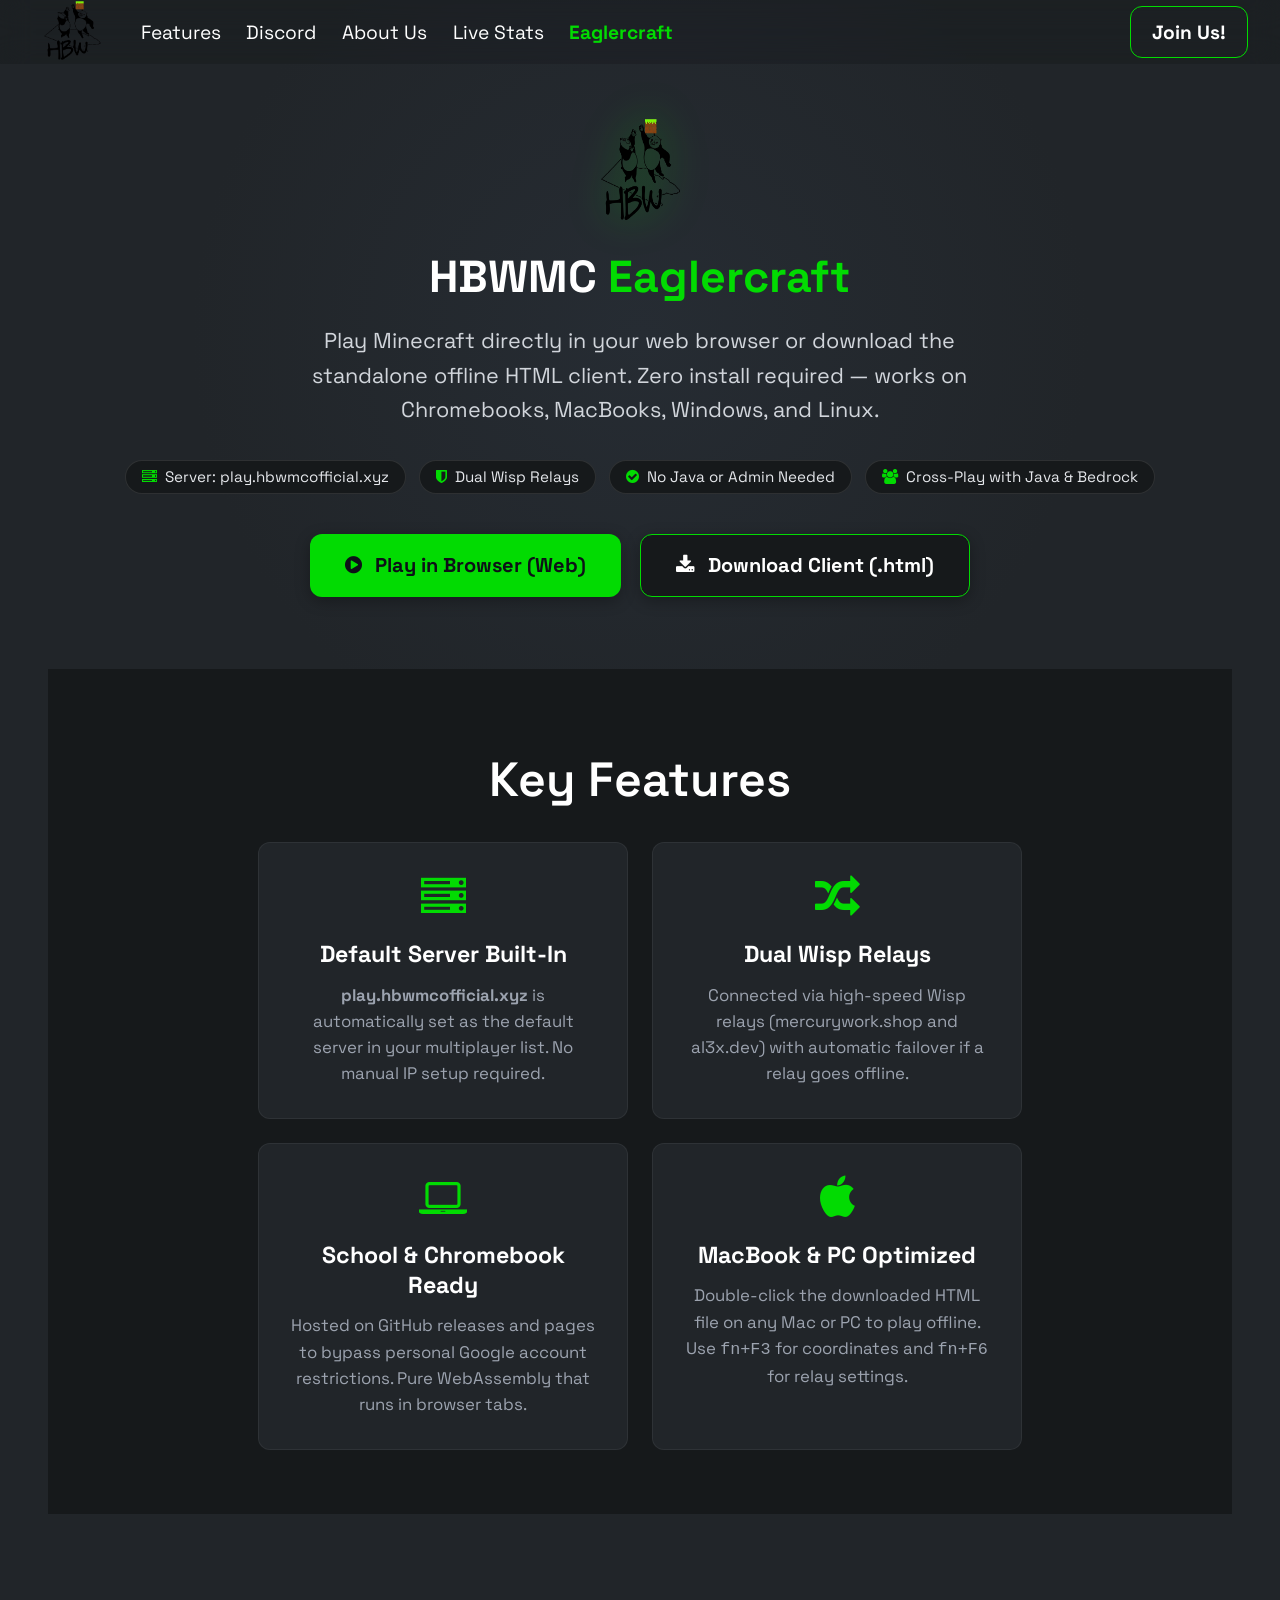
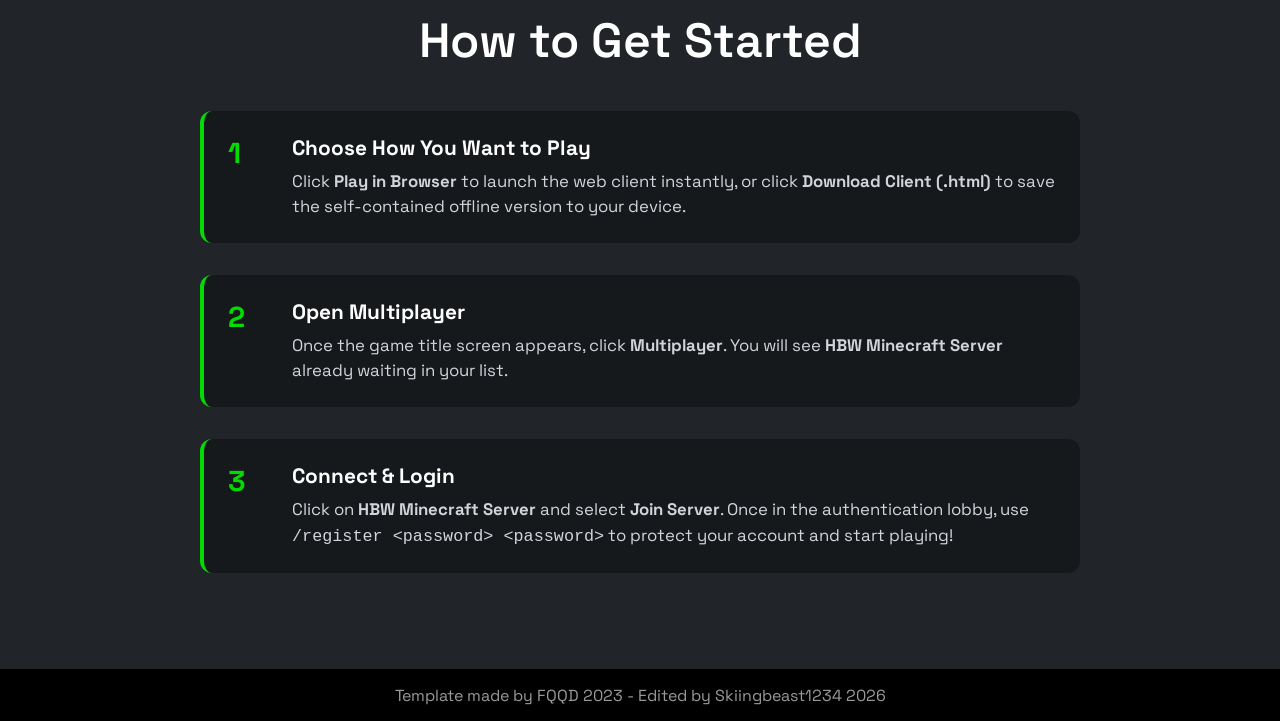
==== eaglercraft.html @ e0141c33 "Add dedicated Eaglercraft page" ====
<!DOCTYPE html>
<html lang="en">
  <head>
    <meta charset="UTF-8">
    <meta http-equiv="X-UA-Compatible" content="IE=edge">
    <meta name="viewport" content="width=device-width, initial-scale=1.0">
    <title>HBW Minecraft Server - Eaglercraft Edition</title>
    <link rel="icon" type="image/png" href="media/favicon.png?v=2">
    <link rel="stylesheet" href="media/style.css?v=2">
    <link href="https://fonts.bunny.net/css?family=Space+Grotesk:wght@500;700&display=swap" rel="stylesheet">
    <link rel="stylesheet" href="https://cdnjs.cloudflare.com/ajax/libs/font-awesome/4.7.0/css/font-awesome.min.css">
    <style>
      .desktop_navbar_dropdown {
        position: relative;
        display: inline-flex;
        align-items: center;
      }
      .desktop_navbar_dropdown_content {
        display: none;
        position: absolute;
        top: 100%;
        left: 50%;
        transform: translateX(-50%);
        background-color: #121317;
        min-width: 230px;
        box-shadow: 0 10px 25px rgba(0,0,0,0.6);
        border-radius: 10px;
        padding: 8px 0;
        z-index: 1000;
        border: 1px solid rgba(255,255,255,0.15);
        backdrop-filter: blur(10px);
      }
      .desktop_navbar_dropdown:hover .desktop_navbar_dropdown_content {
        display: block;
      }
      .desktop_navbar_dropdown_content a {
        color: #fff;
        padding: 10px 18px;
        text-decoration: none;
        display: flex;
        align-items: center;
        gap: 10px;
        font-size: 1.05rem;
        font-weight: 500;
        text-align: left;
        transition: all 0.3s;
      }
      .desktop_navbar_dropdown_content a:hover {
        background-color: rgba(255,255,255,0.08);
        color: #55ffff;
      }
      .eagler_hero {
        display: flex;
        flex-direction: column;
        align-items: center;
        justify-content: center;
        text-align: center;
        padding: 7rem 2rem 3rem 2rem;
        background: radial-gradient(circle at center, #262c33 0%, var(--background1) 70%);
      }
      .eagler_logo {
        width: 7rem;
        height: 7rem;
        margin-bottom: 1.5rem;
        filter: drop-shadow(0 0 20px rgba(2, 219, 2, 0.4));
      }
      .eagler_hero_title {
        font-size: 2.8rem;
        font-weight: 700;
        margin: 0;
        color: #fff;
      }
      .eagler_hero_subtitle {
        font-size: 1.35rem;
        max-width: 44rem;
        margin: 1.2rem auto 2rem auto;
        color: #d1d5db;
        line-height: 1.6;
      }
      .eagler_badge_row {
        display: flex;
        flex-wrap: wrap;
        gap: 0.8rem;
        justify-content: center;
        margin-bottom: 2.5rem;
      }
      .eagler_badge {
        background-color: var(--background2);
        border: 1px solid rgba(255,255,255,0.1);
        border-radius: 9999px;
        padding: 0.4rem 1rem;
        font-size: 0.95rem;
        color: #e5e7eb;
        display: inline-flex;
        align-items: center;
        gap: 0.5rem;
      }
      .eagler_badge i {
        color: var(--accent1);
      }
      .eagler_btn_group {
        display: flex;
        flex-wrap: wrap;
        gap: 1.2rem;
        justify-content: center;
        margin-bottom: 1.5rem;
      }
      .eagler_btn {
        display: inline-flex;
        align-items: center;
        gap: 0.8rem;
        padding: 1.1rem 2.2rem;
        border-radius: var(--roundness);
        font-size: 1.25rem;
        font-weight: 700;
        text-decoration: none;
        transition: all 0.3s ease;
        box-shadow: 0 4px 15px rgba(0,0,0,0.3);
      }
      .eagler_btn_primary {
        background-color: var(--accent1);
        color: #0d1117;
      }
      .eagler_btn_primary:hover {
        background-color: #00ff00;
        transform: translateY(-3px) scale(1.03);
        box-shadow: 0 8px 25px rgba(2, 219, 2, 0.4);
      }
      .eagler_btn_secondary {
        background-color: var(--background2);
        color: #ffffff;
        border: 1px solid var(--accent1);
      }
      .eagler_btn_secondary:hover {
        background-color: rgba(2, 219, 2, 0.15);
        color: var(--accent1);
        transform: translateY(-3px) scale(1.03);
        box-shadow: 0 8px 25px rgba(2, 219, 2, 0.25);
      }
      .eagler_cards_section {
        background-color: var(--background2);
        padding: 3rem 1rem 4rem 1rem;
        display: flex;
        flex-direction: column;
        align-items: center;
      }
      .eagler_grid {
        display: flex;
        flex-wrap: wrap;
        justify-content: center;
        gap: 1.5rem;
        max-width: 72rem;
        margin-top: 2rem;
      }
      .eagler_card {
        background-color: var(--background1);
        border: 1px solid rgba(255,255,255,0.06);
        border-radius: var(--roundness);
        padding: 2rem;
        width: 19rem;
        display: flex;
        flex-direction: column;
        align-items: center;
        text-align: center;
        transition: transform 0.3s, background-color 0.3s;
      }
      .eagler_card:hover {
        transform: translateY(-6px);
        background-color: #1a1e22;
        border-color: rgba(2, 219, 2, 0.3);
      }
      .eagler_card_icon {
        color: var(--accent1);
        font-size: 2.8rem;
        margin-bottom: 1.2rem;
      }
      .eagler_card_title {
        font-size: 1.45rem;
        font-weight: 700;
        color: #fff;
        margin-bottom: 0.8rem;
      }
      .eagler_card_desc {
        font-size: 1.05rem;
        color: #9ca3af;
        line-height: 1.55;
      }
      .guide_section {
        padding: 4rem 1.5rem;
        max-width: 55rem;
        margin: 0 auto;
      }
      .guide_step {
        display: flex;
        gap: 1.5rem;
        margin-bottom: 2rem;
        background-color: var(--background2);
        padding: 1.5rem;
        border-radius: var(--roundness);
        border-left: 4px solid var(--accent1);
      }
      .guide_step_num {
        font-size: 1.8rem;
        font-weight: 700;
        color: var(--accent1);
        min-width: 2.5rem;
      }
      .guide_step_content h3 {
        margin: 0 0 0.5rem 0;
        font-size: 1.3rem;
        color: #fff;
      }
      .guide_step_content p {
        margin: 0;
        color: #d1d5db;
        line-height: 1.5;
        font-size: 1.05rem;
      }
    </style>
  </head>
  <body>
    <script src="https://ajax.googleapis.com/ajax/libs/jquery/3.5.1/jquery.min.js"></script>
    <nav class="desktop_navbar">
      <a href="index.html"><img class="desktop_navbar_logo_img" src="media/HB_pandas_minecraft_block_trans.webp" alt="logo"></a>
      <a href="index.html#features" class="desktop_navbar_link">Features</a>
      <a href="index.html#discord" class="desktop_navbar_link">Discord</a>
      <a href="index.html#about" class="desktop_navbar_link">About Us</a>
      <a href="https://stats.hbwmcofficial.xyz" target="_blank" rel="noopener noreferrer" class="desktop_navbar_link">Live Stats</a>
      <div class="desktop_navbar_dropdown">
        <a href="eaglercraft.html" class="desktop_navbar_link" style="color: var(--accent1); font-weight: 700;">Eaglercraft</a>
        <div class="desktop_navbar_dropdown_content">
          <a href="https://skiingbeast2025.github.io/lunamix-eaglercraft/downloads/hbwmc.html" target="_blank" rel="noopener noreferrer"><i class="fa fa-play-circle"></i> Play in Browser (Web)</a>
          <a href="https://github.com/skiingbeast2025/lunamix-eaglercraft/releases/latest/download/HBWMC-EAGLERCRAFT.html" download="HBWMC-EAGLERCRAFT.html"><i class="fa fa-download"></i> Download Client (.html)</a>
        </div>
      </div>
      <div class="desktop_navbar_link2_div">
        <a href="index.html#join" class="desktop_navbar_link2">Join Us!</a>
      </div>
    </nav>
    <div class="mobile_navbar">
      <a href="index.html" class="mobile_navbar_logo_img_a"><img class="mobile_navbar_logo_img" src="media/HB_pandas_minecraft_block_trans.webp" alt="logo"></a>
      <div id="mobile_navbar_links">
        <a class="mobile_navbar_link" href="index.html">Home</a>
        <a class="mobile_navbar_link" href="index.html#features">Features</a>
        <a class="mobile_navbar_link" href="index.html#discord">Discord</a>
        <a class="mobile_navbar_link" href="index.html#about">About Us</a>
        <a class="mobile_navbar_link" href="https://stats.hbwmcofficial.xyz" target="_blank" rel="noopener noreferrer">Live Stats</a>
        <a class="mobile_navbar_link" href="https://skiingbeast2025.github.io/lunamix-eaglercraft/downloads/hbwmc.html" target="_blank" rel="noopener noreferrer"><i class="fa fa-play-circle"></i> Play in Browser</a>
        <a class="mobile_navbar_link" href="https://github.com/skiingbeast2025/lunamix-eaglercraft/releases/latest/download/HBWMC-EAGLERCRAFT.html" download="HBWMC-EAGLERCRAFT.html"><i class="fa fa-download"></i> Download Client</a>
        <a class="mobile_navbar_link" href="index.html#join">Join Us</a>
      </div>
      <div class="icon" onclick="mobile_navbar_link_hider()">
        <i class="fa fa-bars"></i>
      </div>
      <script>
        function mobile_navbar_link_hider() {
          var x = document.getElementById("mobile_navbar_links");
          if (x.style.display === "flex") {
            x.style.display = "none";
          } else {
            x.style.display = "flex";
          }
        } 
      </script>
    </div>

    <div class="mainflex">
      <section class="eagler_hero">
        <img class="eagler_logo" src="media/HB_pandas_minecraft_block_trans.webp" alt="HBWMC Logo">
        <h1 class="eagler_hero_title">HBWMC <span style="color: var(--accent1);">Eaglercraft</span></h1>
        <p class="eagler_hero_subtitle">
          Play Minecraft directly in your web browser or download the standalone offline HTML client. Zero install required — works on Chromebooks, MacBooks, Windows, and Linux.
        </p>

        <div class="eagler_badge_row">
          <div class="eagler_badge"><i class="fa fa-server"></i> Server: play.hbwmcofficial.xyz</div>
          <div class="eagler_badge"><i class="fa fa-shield"></i> Dual Wisp Relays</div>
          <div class="eagler_badge"><i class="fa fa-check-circle"></i> No Java or Admin Needed</div>
          <div class="eagler_badge"><i class="fa fa-users"></i> Cross-Play with Java & Bedrock</div>
        </div>

        <div class="eagler_btn_group">
          <a href="https://skiingbeast2025.github.io/lunamix-eaglercraft/downloads/hbwmc.html" target="_blank" rel="noopener noreferrer" class="eagler_btn eagler_btn_primary">
            <i class="fa fa-play-circle"></i> Play in Browser (Web)
          </a>
          <a href="https://github.com/skiingbeast2025/lunamix-eaglercraft/releases/latest/download/HBWMC-EAGLERCRAFT.html" download="HBWMC-EAGLERCRAFT.html" class="eagler_btn eagler_btn_secondary">
            <i class="fa fa-download"></i> Download Client (.html)
          </a>
        </div>
      </section>

      <section class="eagler_cards_section">
        <a class="headline">Key Features</a>
        <div class="eagler_grid">
          <div class="eagler_card">
            <i class="fa fa-server eagler_card_icon"></i>
            <div class="eagler_card_title">Default Server Built-In</div>
            <div class="eagler_card_desc">
              <strong>play.hbwmcofficial.xyz</strong> is automatically set as the default server in your multiplayer list. No manual IP setup required.
            </div>
          </div>

          <div class="eagler_card">
            <i class="fa fa-random eagler_card_icon"></i>
            <div class="eagler_card_title">Dual Wisp Relays</div>
            <div class="eagler_card_desc">
              Connected via high-speed Wisp relays (mercurywork.shop and al3x.dev) with automatic failover if a relay goes offline.
            </div>
          </div>

          <div class="eagler_card">
            <i class="fa fa-laptop eagler_card_icon"></i>
            <div class="eagler_card_title">School & Chromebook Ready</div>
            <div class="eagler_card_desc">
              Hosted on GitHub releases and pages to bypass personal Google account restrictions. Pure WebAssembly that runs in browser tabs.
            </div>
          </div>

          <div class="eagler_card">
            <i class="fa fa-apple eagler_card_icon"></i>
            <div class="eagler_card_title">MacBook & PC Optimized</div>
            <div class="eagler_card_desc">
              Double-click the downloaded HTML file on any Mac or PC to play offline. Use <code>fn+F3</code> for coordinates and <code>fn+F6</code> for relay settings.
            </div>
          </div>
        </div>
      </section>

      <section class="guide_section">
        <a class="headline" style="text-align: center; display: block; margin-bottom: 2.5rem;">How to Get Started</a>
        <div class="guide_step">
          <div class="guide_step_num">1</div>
          <div class="guide_step_content">
            <h3>Choose How You Want to Play</h3>
            <p>Click <strong>Play in Browser</strong> to launch the web client instantly, or click <strong>Download Client (.html)</strong> to save the self-contained offline version to your device.</p>
          </div>
        </div>

        <div class="guide_step">
          <div class="guide_step_num">2</div>
          <div class="guide_step_content">
            <h3>Open Multiplayer</h3>
            <p>Once the game title screen appears, click <strong>Multiplayer</strong>. You will see <strong>HBW Minecraft Server</strong> already waiting in your list.</p>
          </div>
        </div>

        <div class="guide_step">
          <div class="guide_step_num">3</div>
          <div class="guide_step_content">
            <h3>Connect & Login</h3>
            <p>Click on <strong>HBW Minecraft Server</strong> and select <strong>Join Server</strong>. Once in the authentication lobby, use <code>/register &lt;password&gt; &lt;password&gt;</code> to protect your account and start playing!</p>
          </div>
        </div>
      </section>
    </div>

    <footer class="copyright_div">
      <a href="https://github.com/FQQD/MCServer-Web-Template" class="copyright">Template made by FQQD 2023 - Edited by Skiingbeast1234 2026</a>
    </footer>
  </body>
</html>
---- media/style.css ----
:root {
    --nice-padding: 6rem;
    --roundness: 0.75rem;
    --accent1: #02db02;
    --accent2: #05b305;
    --accent2_transp: #05b30555;
    --background1: #212529;
    --background2: #16191b;


    color-scheme: dark;
}

span {
    font-family: 'Space Grotesk', sans-serif;
}

body {
    font-family:'Space Grotesk', sans-serif;
    background-color: var(--background1);
    color: white;
    margin:0px;
}


#more {
    padding-top:5rem;
    margin-top: -5rem;
}
#discord {
    padding-top:5rem;
    margin-top: -5rem;
}
#features, #more {
    padding-top: 5rem;
    margin-top: -5rem;
}
#about {
    padding-top:5rem;
    margin-top: -5rem;
}
#join {
    padding-top:5rem;
    margin-top: -5rem;
}


.banner {
    display: flex;
    position: fixed;
    background-color: #ff000099;
    width: 100%;
    height: 3rem;
    z-index: 10;
    font-size: 2rem;
    font-weight: 600;
    justify-content: center;
    backdrop-filter: blur(15px);
    align-content: center;
    padding-top: .4rem;
}



.headline {
    margin-top: 2rem;
    color: #fff;
    font-size:3rem;
    text-align: center;
    font-weight: 600;
}

.desktop_navbar {
    position:fixed;
    display: flex;
    height: 4rem;
    width: 100%;
    top: 0;
    right: 0;
    left: 0;
    bottom:0;
    background-color: #00000022;
    backdrop-filter: blur(15px);
    z-index: 5;
    align-items: center;
    justify-content: center;
    flex-direction: row;
}

.desktop_navbar_logo_img {
    width: 5rem;
    padding-left: 2rem;
    padding-right: 1rem;
}

.desktop_navbar_link {
    font-size: 1.2rem;
    padding: .8rem;
    transition: all .5s;
    text-decoration: none;
    color: #fff;
    text-align: center;
}
.desktop_navbar_link:hover {
    color: var(--accent1);
}

.desktop_navbar_link2 {
    padding:.5rem;
    color: #fff;
    text-decoration: none;
    text-align: center;
}
.desktop_navbar_link2_div {
    font-size: 1.2rem;
    padding: .8rem;
    transition: all .5s;
    margin-left: auto;
    margin-right: 2rem;
    font-weight: 700;
    border: solid 1px var(--accent1);
    border-radius: var(--roundness);
    text-align: center;
}
.desktop_navbar_link2_div:hover {
    border: solid 1px var(--accent2);
    background-color: var(--accent2);
    transform: scale(1.05)
}

.mobile_navbar {
    display: none;
    overflow: hidden;
    background-color: #00000033;
    backdrop-filter: blur(15px);
    position: fixed;
    width: 100%;
    z-index: 5;
    flex-direction: row;
    min-height: 53px;
}

.mobile_navbar_logo_img {
    position: absolute;
    display: block;
    height: 42px;
    padding-left: .5rem;
    top: 0;
    left: 0;
    padding-top: 3.5px;
}

.mobile_navbar #mobile_navbar_links {
    display: none;
    margin-top: 53px;
    flex-direction: column;
    align-items: center;
    width: 100%;
    background-color: #00000011;
}

.mobile_navbar_link {
    padding:.5rem;
}

.mobile_navbar a {
    color: white;
    text-decoration: none;
    font-size: 17px;
    display: block;
}

.mobile_navbar .icon {
    background-color: #00000044;
    display: block;
    position: absolute;
    right: 0;
    top: 0;
    padding: 16px;
}

.mobile_navbar_logo_img_a {
    display: block;
    background-color: #00000022;
} 



.mainflex {
    display: flex;
    align-items: center;
    align-content: center;
    justify-content: center;
    flex-direction: column;
}

.main1 {
    padding-top: calc(var(--nice-padding) + 2rem);
    display: flex;
    width: 100%;
    align-self: center;
    flex-direction: column;
    align-items: center;
    align-content: center;
    justify-content: center;
    background: rgba(0, 0, 0, .5) url('bg.png');
    background-blend-mode: darken;
    background-repeat: no-repeat;
    background-position: center;
    background-size: cover;
}

.main1_logo_a {
    margin-bottom: var(--nice-padding);
    cursor: default;
}

.main1_logo {
    display: block;
    align-self: center;
    margin-left:auto;
    margin-right: auto;
    transition: all .5s;
    max-width: 40rem;
}
.main1_logo:hover {
    transform: scale(1.05)
}

.main1_description {
    text-align: center;
    font-size:3rem;
    margin-bottom: var(--nice-padding);
    margin-left: 1rem;
    margin-right: 1rem;
}

.main1_actcent {
    font-weight: 800;
    color:var(--accent1);
}

.main1_ipcopier {
    padding: 1rem;
    padding-left: 2rem;
    padding-right: 2rem;
    font-size: 2rem;
    background-color: var(--accent2_transp);
    border: 0px;
    border-radius: var(--roundness);
    color: white;
    transition: all .5s;
    cursor:pointer;
    position: relative;
}

.main1_ipcopier:hover {
    background-color: var(--accent2);
    transform: scale(1.05)
}

.main1_ipcopier_text1 {
    font-size:2rem;
    font-weight: 800;
}

.main1_ipcopier_text2 {
    font-size:1.5rem;
}

.main1_popup {
    position: absolute;
    left: 50%;
    transform: translate(-50%, -0%);
    text-align: center;
    background-color: rgba(0, 175, 0, 0.1);
    border:solid rgba(0, 175, 0, 1) 1px;
    color: #fff;
    border-radius: var(--roundness);
    z-index: 9999;
    padding-left: 1rem;
    padding-right: 1rem;
    margin-top: -10.5rem;
}

.main1_downarrow {
    opacity: 50%;
    height: 1.5rem;
    padding:2rem;
    transition: all .5s;
}

.main1_downarrow:hover {
    opacity: 100%;
    transform: scale(1.05)
}

.main2 {
    display: flex;
    justify-content: center;
    flex-direction: column;
    align-content: center;
    padding-bottom: 1rem;
    background-color: var(--background2);
    width: 100%;
}



.main2_features_div {
    padding-top: 2rem;
    display:flex;
    align-items: center;
    justify-content: center;
    flex-wrap:wrap;
}

.main2_feature {
    display: flex;
    background-color: var(--background1);
    height: 24rem;
    width: 18rem;
    margin: 1rem;
    border-radius: var(--roundness);
    transition: all .5s;
    flex-direction: column;
}

.main2_feature:hover {
    background-color: #00000099;
    transform: scale(1.05)
}

@media (max-width: 1599px) {
    .main2_features_div {
      margin-left: 10rem;
      margin-right: 10rem;
    }
  }
@media (max-width: 1279px) {
    .main2_features_div {
      margin-left: 0rem;
      margin-right: 0rem;
    }
  }


.main2_feature_img {
    width: 100%;
    height: 50%;
    object-fit: cover;
    border-radius: var(--roundness);
}

.main2_feature_headline {
    margin-top: 1rem;
    text-align: center;
    font-size:1.5rem;
    font-weight: 700;
    margin-top: auto;
}

.main2_feature_text {
    margin:1rem;
    text-align: center;
    font-size:1.2rem;
    margin-bottom: auto;
}


.main4 {
    min-height: 10rem;
    width:100%;
    display: flex;
    justify-content: center;
    flex-direction: column;
    align-items: center;
}

.main4_dc_widget {
    border-radius: var(--roundness);
    border: 0;
}

.main4_dc_div {
    margin: 2rem;
    display: flex;
    flex-direction: row;
    background-color: var(--background2);
    border-radius: var(--roundness);
    max-width: 48rem;
}

.main4_dc_description_div {
    display: flex;
    flex-direction: column;
}

.main4_dc_description_title {
    margin: 2rem;
    text-align: center;
    font-size:1.5rem;
    font-weight: 700;

}


.main4_dc_description {
    margin-left:1.5rem;
    margin-right:1.5rem;
    margin-bottom:1.5rem;
    font-size:1.2rem;
}
.main4_dc_button_a{
    text-decoration: none;
    color: #fff;
    text-align: center;
    border: solid var(--accent1) 1px;
    border-radius: var(--roundness);
    margin-top: auto;
    margin-left: auto;
    margin-right: auto;
    margin-bottom: 1.5rem;
    transition: all .5s;
}
.main4_dc_button_a:hover{
    border: solid 1px var(--accent2);
    background-color: var(--accent2);
    transform: scale(1.05)
}
.main4_dc_button {
    padding:.5rem;
    padding-left: 1.5rem;
    padding-right: 1.5rem;
}




.main5 {
    background-color: var(--background2);
    min-height: 10rem;
    width:100%;
    display: flex;
    justify-content: center;
    flex-direction: column;
    align-items: center;
}

.main5_admin_div{
    display: flex;
    flex-direction: column;
    align-items: center;
    padding: 1rem 1rem .5rem 1rem;
}
.main5_admins_div{
    display: flex;
    max-width: 46rem;
    min-height: 18rem;
    background-color: var(--background1);
    border-radius: var(--roundness);
    margin-top: 1rem;
    margin-right: 1rem;
    margin-left: 1rem;
}
.main5_admins_dev_type1 {
    flex-direction:row;
    padding-right: 2rem;
}
.main5_admins_dev_type2 {
    flex-direction: row-reverse;
    padding-left: 2rem;
}

.main5_admins_img {
    border-radius: var(--roundness);
    max-width: 45%;
    max-height: 100%;
    align-self: center;
}
.main5_admins_description_div {
    display: flex;
    justify-content: center;
    justify-self: center;
    max-width: 60%;
    padding-top: 2rem;
    padding-bottom: 2rem;
    flex-direction: column;
    padding-left: 1rem;
    padding-right: 1rem;
    margin-left: auto;
    margin-right: auto;
}
.main5_admins_description_rank {
    text-align: center;
    font-size:1.5rem;
    font-weight: 700;
    margin-bottom: .5rem;
}
.main5_admins_description_rank_owner {
    color: #3498db;
}
.main5_admins_description_rank_admin {
    color: #f82f2f;
}
.main5_admins_description_rank_helper {
    color: #55ffff;
}
.main5_admins_description_title {
    text-align: center;
    font-size:1.5rem;
    font-weight: 700;
    color: #fff;
    text-decoration: none;
    transition: all .5s;
    margin-bottom: .5rem;
}
.main5_admins_description_title:hover {
    color: var(--accent1);
    transform: scale(1.05)
}

.main5_admins_description {
    margin-bottom: auto;
    font-size:1.2rem;
}


.main5_supporter_div {
    display: flex;
    max-width: 825px;
    justify-content: center;
    align-items: center;
    flex-direction:row;
    flex-wrap: wrap;
    margin-bottom: 1.5rem;
}

.main5_supporters_div {
    width: 23.5rem;
    min-height: 16rem;
    background-color: var(--background1);
    border-radius: var(--roundness);
    margin: .5rem;
    display: flex;
}

.main5_supporters_img {
    border-radius: var(--roundness);
    max-width: 25%;
    max-height: 100%;
    align-self: center;
    margin: 1rem;
}
.main5_supporters_description_div {
    display: flex;
    justify-content: center;
    width: 100%;
    padding: 1rem 1.5rem 1rem 1rem;
    flex-direction: column;
}
.main5_supporters_description_rank {
    text-align: center;
    font-size:1.2rem;
    font-weight: 700;
    margin-bottom: .5rem;
}
.main5_supporters_description_rank_supporter {
    color: #00f8ff;
}
.main5_supporters_description_title {
    text-align: center;
    font-size:1.3rem;
    font-weight: 700;
    color: #fff;
    text-decoration: none;
    transition: all .5s;
    margin-bottom: .5rem;
}
.main5_supporters_description_title:hover {
    color: var(--accent1);
    transform: scale(1.05)
}

.main5_supporters_description {
    font-size:1.2rem;
    margin-bottom: auto;
}





.main3 {
    background-color: var(--background1);
    min-height: 10rem;
    width:100%;
    display: flex;
    justify-content: center;
    flex-direction:column;
}

.main3_join_div_div {
    display: flex;
    flex-direction: row;
    justify-content: center;
    flex-wrap: wrap-reverse;
    margin: 1rem;
}

.main3_join_div {
    display: flex;
    flex-direction: column;
    width: 20rem;
    height: 8rem;
    background-color: var(--background2);
    border-radius: var(--roundness);
    margin: 1rem;
    padding: 1rem;
}

.main3_join_title {
    text-align: center;
    font-size:1.5rem;
    font-weight: 700;
    color: #fff;
    text-decoration: none;
    transition: all .5s;
    margin-bottom: .5rem;
}

.main3_join_content_div {
    display: flex;
    flex-direction: row;
    background-color: var(--background1);
    height: 100%;
    border-radius: var(--roundness);
    align-items: center;
    justify-content: center;
}

.main3_join_categories {
    display: flex;
    flex-direction: column;
    text-align: right;
    font-size:1.4rem;
    line-height: 1.5;
    border-right: 3px solid var(--background2);
    padding-right: .75rem;
}
.main3_join_values {
    display: flex;
    flex-direction: column;
    text-align: left;
    font-size:1.4rem;
    line-height: 1.5;
    border-left: 3px solid var(--background2);
    padding-left: .75rem;
}







/* Copyright Text */

.copyright {
    color: #ffffff99;
    text-decoration: none;
}

.copyright_div {
    display: flex;
    justify-content: center;
    padding: 16px;
    width:auto;
    background-color: #000;
}




@media only screen and (max-width: 600px) {
    .desktop_navbar{
        display:none;
    }
    .mobile_navbar{
        display:flex;
    }
    .headline {
        font-size:1.9rem;
        margin-right: 1rem;
        margin-left: 1rem;
    }
    .main1_logo {
        max-width: 16rem;
    }
    .main1_description {
        font-size: 2.5rem;
        margin-bottom: 2rem;
    }
    .main1_ipcopier {
        display: none;
    }
    .main5_admins_img {
        align-self: center;
        padding-top: 1rem;
    }
    .main5_admins_div{
        flex-direction: column;
        min-height: 0;
    }
    .main5_admins_description_div {
        max-width: 100%;
        padding: 2rem;
    }
    .main4_dc_div {
        flex-direction: column;
    }
    .main4_dc_widget {
        height: 20rem;
        width: 100%;
    }
    .main3_join_div {
        min-width: 20rem;
        min-height: 9rem;
    }
    .main3_join_content_div {
        padding:1rem;
    }
    .main5_admins_dev_type1 {
        padding-right: 0;
    }
    .main5_admins_dev_type2 {
        padding-left: 0;
    }
}
@media only screen and (max-width: 360px) {
    .main3_join_categories {
        font-size:1rem;
    }
    .main3_join_values {
        font-size:1rem;
    }
    .main3_join_div {
        min-width: 10rem;
        padding: .5rem;
    }
    .main3_join_div_div {
        margin: .25rem;
    }
}
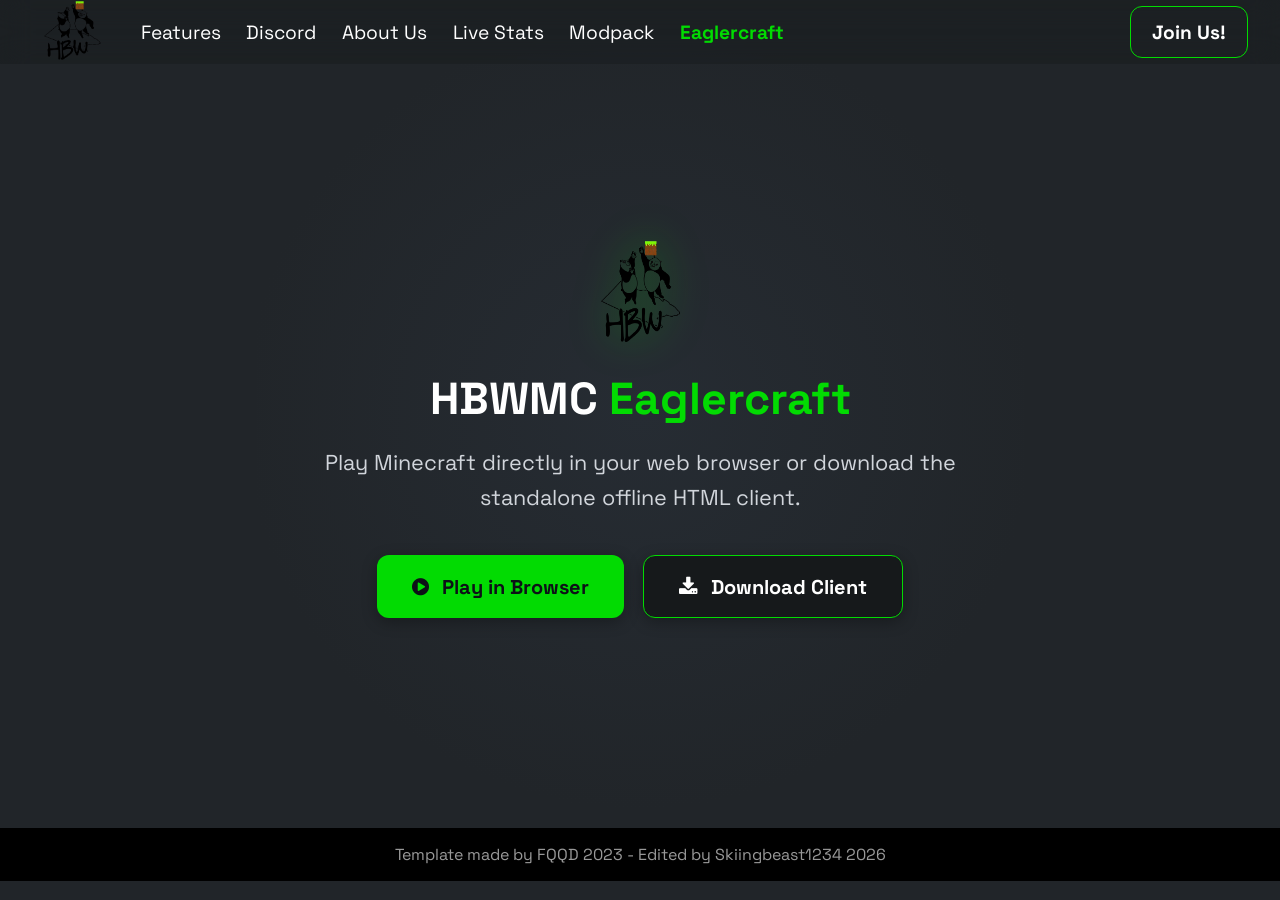
==== commit 4149613f: "Clean up Eaglercraft page: remove feature boxes, em dashes, and streamline buttons" ====
--- a/eaglercraft.html
+++ b/eaglercraft.html
@@ -55,7 +55,9 @@
         align-items: center;
         justify-content: center;
         text-align: center;
-        padding: 7rem 2rem 3rem 2rem;
+        min-height: calc(100vh - 4.5rem);
+        padding: 7rem 2rem 4rem 2rem;
+        box-sizing: border-box;
         background: radial-gradient(circle at center, #262c33 0%, var(--background1) 70%);
       }
       .eagler_logo {
@@ -73,30 +75,9 @@
       .eagler_hero_subtitle {
         font-size: 1.35rem;
         max-width: 44rem;
-        margin: 1.2rem auto 2rem auto;
+        margin: 1.2rem auto 2.5rem auto;
         color: #d1d5db;
         line-height: 1.6;
-      }
-      .eagler_badge_row {
-        display: flex;
-        flex-wrap: wrap;
-        gap: 0.8rem;
-        justify-content: center;
-        margin-bottom: 2.5rem;
-      }
-      .eagler_badge {
-        background-color: var(--background2);
-        border: 1px solid rgba(255,255,255,0.1);
-        border-radius: 9999px;
-        padding: 0.4rem 1rem;
-        font-size: 0.95rem;
-        color: #e5e7eb;
-        display: inline-flex;
-        align-items: center;
-        gap: 0.5rem;
-      }
-      .eagler_badge i {
-        color: var(--accent1);
       }
       .eagler_btn_group {
         display: flex;
@@ -137,85 +118,6 @@
         transform: translateY(-3px) scale(1.03);
         box-shadow: 0 8px 25px rgba(2, 219, 2, 0.25);
       }
-      .eagler_cards_section {
-        background-color: var(--background2);
-        padding: 3rem 1rem 4rem 1rem;
-        display: flex;
-        flex-direction: column;
-        align-items: center;
-      }
-      .eagler_grid {
-        display: flex;
-        flex-wrap: wrap;
-        justify-content: center;
-        gap: 1.5rem;
-        max-width: 72rem;
-        margin-top: 2rem;
-      }
-      .eagler_card {
-        background-color: var(--background1);
-        border: 1px solid rgba(255,255,255,0.06);
-        border-radius: var(--roundness);
-        padding: 2rem;
-        width: 19rem;
-        display: flex;
-        flex-direction: column;
-        align-items: center;
-        text-align: center;
-        transition: transform 0.3s, background-color 0.3s;
-      }
-      .eagler_card:hover {
-        transform: translateY(-6px);
-        background-color: #1a1e22;
-        border-color: rgba(2, 219, 2, 0.3);
-      }
-      .eagler_card_icon {
-        color: var(--accent1);
-        font-size: 2.8rem;
-        margin-bottom: 1.2rem;
-      }
-      .eagler_card_title {
-        font-size: 1.45rem;
-        font-weight: 700;
-        color: #fff;
-        margin-bottom: 0.8rem;
-      }
-      .eagler_card_desc {
-        font-size: 1.05rem;
-        color: #9ca3af;
-        line-height: 1.55;
-      }
-      .guide_section {
-        padding: 4rem 1.5rem;
-        max-width: 55rem;
-        margin: 0 auto;
-      }
-      .guide_step {
-        display: flex;
-        gap: 1.5rem;
-        margin-bottom: 2rem;
-        background-color: var(--background2);
-        padding: 1.5rem;
-        border-radius: var(--roundness);
-        border-left: 4px solid var(--accent1);
-      }
-      .guide_step_num {
-        font-size: 1.8rem;
-        font-weight: 700;
-        color: var(--accent1);
-        min-width: 2.5rem;
-      }
-      .guide_step_content h3 {
-        margin: 0 0 0.5rem 0;
-        font-size: 1.3rem;
-        color: #fff;
-      }
-      .guide_step_content p {
-        margin: 0;
-        color: #d1d5db;
-        line-height: 1.5;
-        font-size: 1.05rem;
-      }
     </style>
   </head>
   <body>
@@ -226,11 +128,12 @@
       <a href="index.html#discord" class="desktop_navbar_link">Discord</a>
       <a href="index.html#about" class="desktop_navbar_link">About Us</a>
       <a href="https://stats.hbwmcofficial.xyz" target="_blank" rel="noopener noreferrer" class="desktop_navbar_link">Live Stats</a>
+      <a href="https://modrinth.com/project/QSHwl7gZ" target="_blank" rel="noopener noreferrer" class="desktop_navbar_link">Modpack</a>
       <div class="desktop_navbar_dropdown">
         <a href="eaglercraft.html" class="desktop_navbar_link" style="color: var(--accent1); font-weight: 700;">Eaglercraft</a>
         <div class="desktop_navbar_dropdown_content">
-          <a href="https://skiingbeast2025.github.io/lunamix-eaglercraft/downloads/hbwmc.html" target="_blank" rel="noopener noreferrer"><i class="fa fa-play-circle"></i> Play in Browser (Web)</a>
-          <a href="https://github.com/skiingbeast2025/lunamix-eaglercraft/releases/latest/download/HBWMC-EAGLERCRAFT.html" download="HBWMC-EAGLERCRAFT.html"><i class="fa fa-download"></i> Download Client (.html)</a>
+          <a href="https://skiingbeast2025.github.io/lunamix-eaglercraft/downloads/hbwmc.html" target="_blank" rel="noopener noreferrer"><i class="fa fa-play-circle"></i> Play in Browser</a>
+          <a href="https://github.com/skiingbeast2025/lunamix-eaglercraft/releases/latest/download/HBWMC-EAGLERCRAFT.html" download="HBWMC-EAGLERCRAFT.html"><i class="fa fa-download"></i> Download Client</a>
         </div>
       </div>
       <div class="desktop_navbar_link2_div">
@@ -245,6 +148,7 @@
         <a class="mobile_navbar_link" href="index.html#discord">Discord</a>
         <a class="mobile_navbar_link" href="index.html#about">About Us</a>
         <a class="mobile_navbar_link" href="https://stats.hbwmcofficial.xyz" target="_blank" rel="noopener noreferrer">Live Stats</a>
+        <a class="mobile_navbar_link" href="https://modrinth.com/project/QSHwl7gZ" target="_blank" rel="noopener noreferrer">Modpack</a>
         <a class="mobile_navbar_link" href="https://skiingbeast2025.github.io/lunamix-eaglercraft/downloads/hbwmc.html" target="_blank" rel="noopener noreferrer"><i class="fa fa-play-circle"></i> Play in Browser</a>
         <a class="mobile_navbar_link" href="https://github.com/skiingbeast2025/lunamix-eaglercraft/releases/latest/download/HBWMC-EAGLERCRAFT.html" download="HBWMC-EAGLERCRAFT.html"><i class="fa fa-download"></i> Download Client</a>
         <a class="mobile_navbar_link" href="index.html#join">Join Us</a>
@@ -269,87 +173,16 @@
         <img class="eagler_logo" src="media/HB_pandas_minecraft_block_trans.webp" alt="HBWMC Logo">
         <h1 class="eagler_hero_title">HBWMC <span style="color: var(--accent1);">Eaglercraft</span></h1>
         <p class="eagler_hero_subtitle">
-          Play Minecraft directly in your web browser or download the standalone offline HTML client. Zero install required — works on Chromebooks, MacBooks, Windows, and Linux.
+          Play Minecraft directly in your web browser or download the standalone offline HTML client.
         </p>
-
-        <div class="eagler_badge_row">
-          <div class="eagler_badge"><i class="fa fa-server"></i> Server: play.hbwmcofficial.xyz</div>
-          <div class="eagler_badge"><i class="fa fa-shield"></i> Dual Wisp Relays</div>
-          <div class="eagler_badge"><i class="fa fa-check-circle"></i> No Java or Admin Needed</div>
-          <div class="eagler_badge"><i class="fa fa-users"></i> Cross-Play with Java & Bedrock</div>
-        </div>
 
         <div class="eagler_btn_group">
           <a href="https://skiingbeast2025.github.io/lunamix-eaglercraft/downloads/hbwmc.html" target="_blank" rel="noopener noreferrer" class="eagler_btn eagler_btn_primary">
-            <i class="fa fa-play-circle"></i> Play in Browser (Web)
+            <i class="fa fa-play-circle"></i> Play in Browser
           </a>
           <a href="https://github.com/skiingbeast2025/lunamix-eaglercraft/releases/latest/download/HBWMC-EAGLERCRAFT.html" download="HBWMC-EAGLERCRAFT.html" class="eagler_btn eagler_btn_secondary">
-            <i class="fa fa-download"></i> Download Client (.html)
+            <i class="fa fa-download"></i> Download Client
           </a>
-        </div>
-      </section>
-
-      <section class="eagler_cards_section">
-        <a class="headline">Key Features</a>
-        <div class="eagler_grid">
-          <div class="eagler_card">
-            <i class="fa fa-server eagler_card_icon"></i>
-            <div class="eagler_card_title">Default Server Built-In</div>
-            <div class="eagler_card_desc">
-              <strong>play.hbwmcofficial.xyz</strong> is automatically set as the default server in your multiplayer list. No manual IP setup required.
-            </div>
-          </div>
-
-          <div class="eagler_card">
-            <i class="fa fa-random eagler_card_icon"></i>
-            <div class="eagler_card_title">Dual Wisp Relays</div>
-            <div class="eagler_card_desc">
-              Connected via high-speed Wisp relays (mercurywork.shop and al3x.dev) with automatic failover if a relay goes offline.
-            </div>
-          </div>
-
-          <div class="eagler_card">
-            <i class="fa fa-laptop eagler_card_icon"></i>
-            <div class="eagler_card_title">School & Chromebook Ready</div>
-            <div class="eagler_card_desc">
-              Hosted on GitHub releases and pages to bypass personal Google account restrictions. Pure WebAssembly that runs in browser tabs.
-            </div>
-          </div>
-
-          <div class="eagler_card">
-            <i class="fa fa-apple eagler_card_icon"></i>
-            <div class="eagler_card_title">MacBook & PC Optimized</div>
-            <div class="eagler_card_desc">
-              Double-click the downloaded HTML file on any Mac or PC to play offline. Use <code>fn+F3</code> for coordinates and <code>fn+F6</code> for relay settings.
-            </div>
-          </div>
-        </div>
-      </section>
-
-      <section class="guide_section">
-        <a class="headline" style="text-align: center; display: block; margin-bottom: 2.5rem;">How to Get Started</a>
-        <div class="guide_step">
-          <div class="guide_step_num">1</div>
-          <div class="guide_step_content">
-            <h3>Choose How You Want to Play</h3>
-            <p>Click <strong>Play in Browser</strong> to launch the web client instantly, or click <strong>Download Client (.html)</strong> to save the self-contained offline version to your device.</p>
-          </div>
-        </div>
-
-        <div class="guide_step">
-          <div class="guide_step_num">2</div>
-          <div class="guide_step_content">
-            <h3>Open Multiplayer</h3>
-            <p>Once the game title screen appears, click <strong>Multiplayer</strong>. You will see <strong>HBW Minecraft Server</strong> already waiting in your list.</p>
-          </div>
-        </div>
-
-        <div class="guide_step">
-          <div class="guide_step_num">3</div>
-          <div class="guide_step_content">
-            <h3>Connect & Login</h3>
-            <p>Click on <strong>HBW Minecraft Server</strong> and select <strong>Join Server</strong>. Once in the authentication lobby, use <code>/register &lt;password&gt; &lt;password&gt;</code> to protect your account and start playing!</p>
-          </div>
         </div>
       </section>
     </div>
@@ -358,4 +191,4 @@
       <a href="https://github.com/FQQD/MCServer-Web-Template" class="copyright">Template made by FQQD 2023 - Edited by Skiingbeast1234 2026</a>
     </footer>
   </body>
-</html>
+</html>
